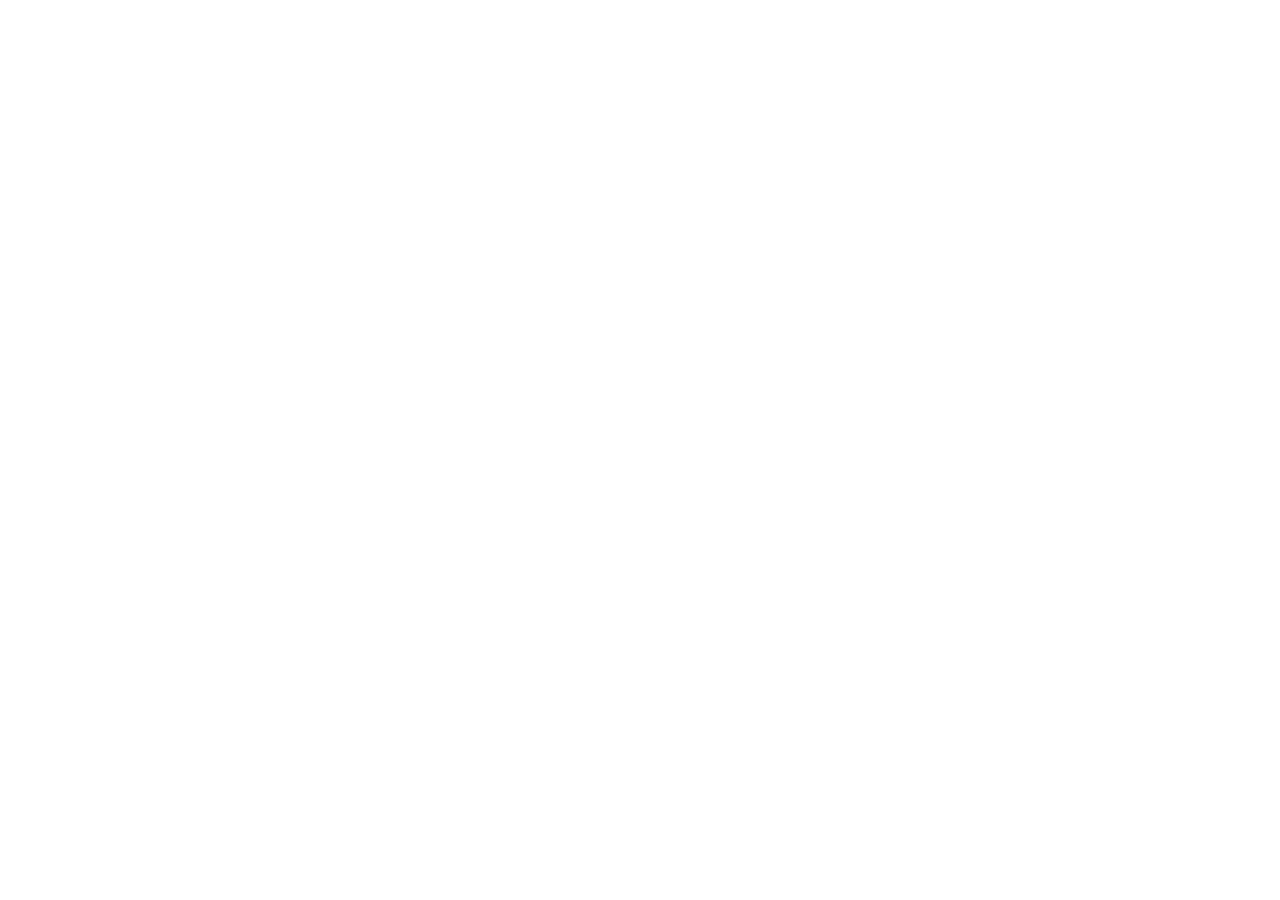
==== Frontend/index.html @ 20c9a4a9 "Organized project structure and added base format and links into html files" ====
<!DOCTYPE html>
<html lang="en">
<head>
    <meta charset="UTF-8">
    <meta name="viewport" content="width=device-width, initial-scale=1.0">
    <title>Document</title>
    <link rel="stylesheet" href="../Styling/styles.css">
</head>
<body>
    <script src="../JavaScript/main.js"></script>
</body>
</html>
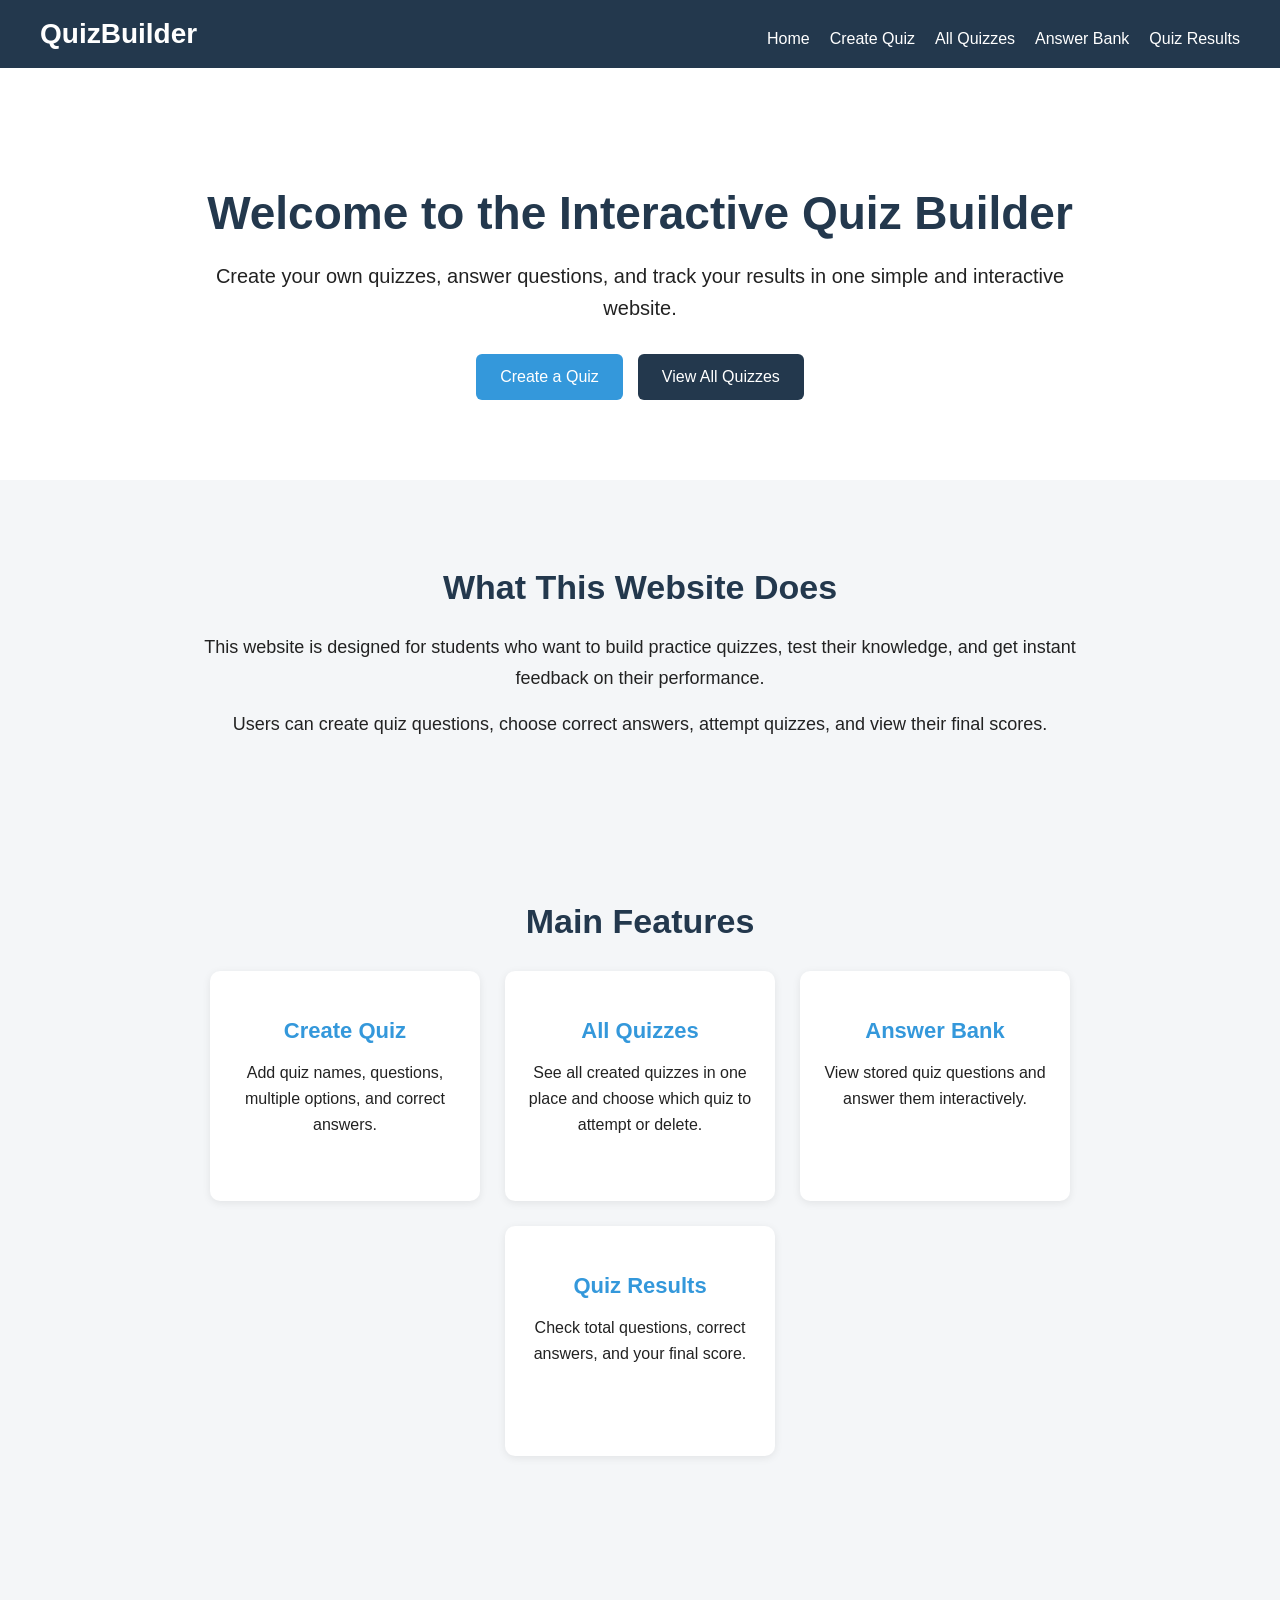
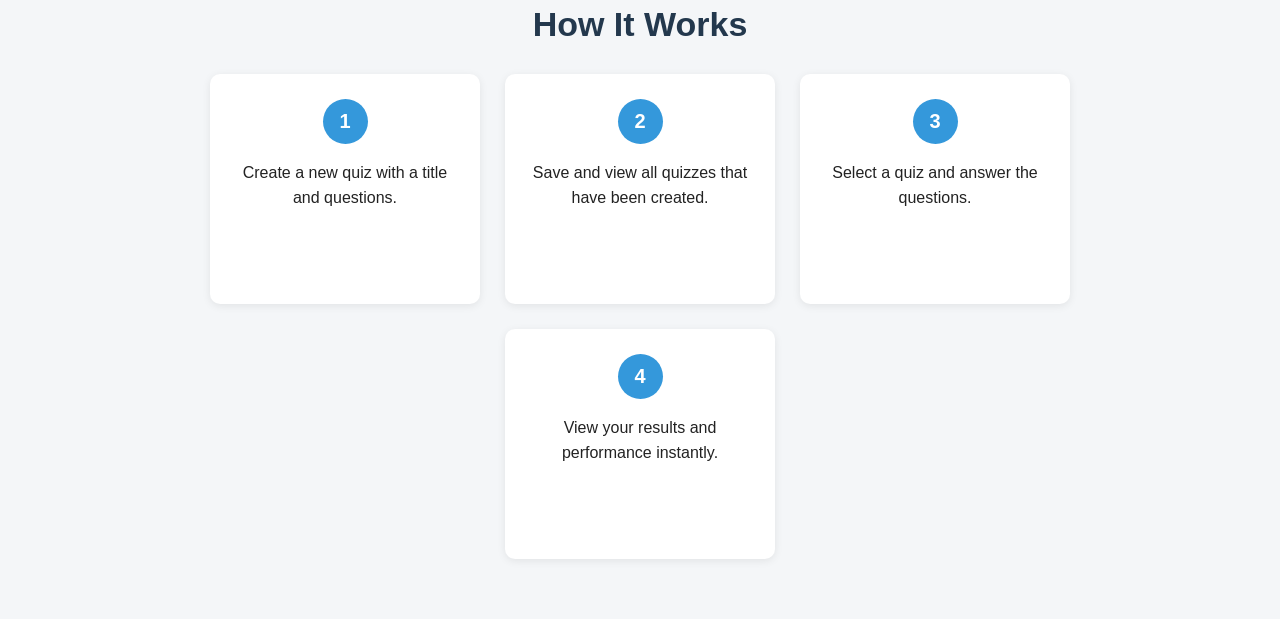
==== commit f7257850: "Fully completed and styled the homepage" ====
--- a/Frontend/index.html
+++ b/Frontend/index.html
@@ -1,14 +1,108 @@
 <!DOCTYPE html>
 <html lang="en">
 <head>
-    <meta charset="UTF-8">
-    <meta name="viewport" content="width=device-width, initial-scale=1.0">
-    <title>Document</title>
-    <link rel="stylesheet" href="../Styling/styles.css">
+  <meta charset="UTF-8">
+  <meta name="viewport" content="width=device-width, initial-scale=1.0">
+  <title>Interactive Quiz Builder</title>
+  <link rel="stylesheet" href="../Styling/styles.css">
 </head>
 <body>
-    <script src="../JavaScript/main.js"></script>
+
+  <nav>
+    <div class="nav-container">
+      <h2>QuizBuilder</h2>
+      <ul class="nav-links">
+        <li><a href="index.html">Home</a></li>
+        <li><a href="create-quiz.html">Create Quiz</a></li>
+        <li><a href="all-quizzes.html">All Quizzes</a></li>
+        <li><a href="answer-bank.html">Answer Bank</a></li>
+        <li><a href="quiz-results.html">Quiz Results</a></li>
+      </ul>
+    </div>
+  </nav>
+
+  <section class="hero">
+    <div class="hero-content">
+      <h1>Welcome to the Interactive Quiz Builder</h1>
+      <p>
+        Create your own quizzes, answer questions, and track your results in one simple and interactive website.
+      </p>
+
+      <div class="button-group">
+        <a href="create-quiz.html" class="button">Create a Quiz</a>
+        <a href="all-quizzes.html" class="button button-dark">View All Quizzes</a>
+      </div>
+    </div>
+  </section>
+
+  <section class="about">
+    <div class="content">
+      <h2>What This Website Does</h2>
+      <p>
+        This website is designed for students who want to build practice quizzes, test their knowledge, and get instant feedback on their performance.
+      </p>
+      <p>
+        Users can create quiz questions, choose correct answers, attempt quizzes, and view their final scores.
+      </p>
+    </div>
+  </section>
+
+  <section class="features">
+    <div class="content">
+      <h2>Main Features</h2>
+
+      <div class="feature-container">
+        <div class="box">
+          <h3>Create Quiz</h3>
+          <p>Add quiz names, questions, multiple options, and correct answers.</p>
+        </div>
+
+        <div class="box">
+          <h3>All Quizzes</h3>
+          <p>See all created quizzes in one place and choose which quiz to attempt or delete.</p>
+        </div>
+
+        <div class="box">
+          <h3>Answer Bank</h3>
+          <p>View stored quiz questions and answer them interactively.</p>
+        </div>
+
+        <div class="box">
+          <h3>Quiz Results</h3>
+          <p>Check total questions, correct answers, and your final score.</p>
+        </div>
+      </div>
+    </div>
+  </section>
+
+  <section class="steps">
+    <div class="content">
+      <h2>How It Works</h2>
+
+      <div class="steps-container">
+        <div class="step-box">
+          <div class="step-number">1</div>
+          <p>Create a new quiz with a title and questions.</p>
+        </div>
+
+        <div class="step-box">
+          <div class="step-number">2</div>
+          <p>Save and view all quizzes that have been created.</p>
+        </div>
+
+        <div class="step-box">
+          <div class="step-number">3</div>
+          <p>Select a quiz and answer the questions.</p>
+        </div>
+
+        <div class="step-box">
+          <div class="step-number">4</div>
+          <p>View your results and performance instantly.</p>
+        </div>
+      </div>
+    </div>
+  </section>
+
+  <script src="../JavaScript/main.js"></script>
 </body>
-</html>
-
-
+</html>
--- a/Styling/styles.css
+++ b/Styling/styles.css
@@ -0,0 +1,201 @@
+body {
+  margin: 0;
+  font-family: Arial, sans-serif;
+  background-color: #f4f6f8;
+  color: #222;
+}
+
+nav {
+  background-color: #23384d;
+  padding: 18px 40px;
+}
+
+.nav-container {
+  display: flex;
+  justify-content: space-between;
+  align-items: center;
+  flex-wrap: wrap;
+}
+
+nav h2 {
+  color: white;
+  margin: 0;
+  font-size: 28px;
+}
+
+.nav-links {
+  list-style: none;
+  display: flex;
+  gap: 20px;
+  padding: 0;
+  margin: 10px 0 0 0;
+}
+
+.nav-links li a {
+  color: white;
+  text-decoration: none;
+  font-size: 16px;
+}
+
+.nav-links li a:hover {
+  text-decoration: underline;
+}
+
+.hero {
+  background-color: white;
+  padding: 80px 20px;
+  text-align: center;
+}
+
+.hero-content {
+  max-width: 900px;
+  margin: 0 auto;
+}
+
+.hero h1 {
+  font-size: 46px;
+  margin-bottom: 20px;
+  color: #23384d;
+}
+
+.hero p {
+  font-size: 20px;
+  line-height: 1.6;
+  margin-bottom: 30px;
+}
+
+.button-group {
+  display: flex;
+  justify-content: center;
+  gap: 15px;
+  flex-wrap: wrap;
+}
+
+.button {
+  background-color: #3498db;
+  color: white;
+  text-decoration: none;
+  padding: 14px 24px;
+  border-radius: 6px;
+  font-size: 16px;
+}
+
+.button-dark {
+  background-color: #23384d;
+}
+
+.button:hover {
+  opacity: 0.9;
+}
+
+.about,
+.features,
+.steps {
+  padding: 60px 20px;
+}
+
+.content {
+  max-width: 1100px;
+  margin: 0 auto;
+}
+
+.about h2,
+.features h2,
+.steps h2 {
+  text-align: center;
+  font-size: 34px;
+  color: #23384d;
+  margin-bottom: 25px;
+}
+
+.about p {
+  text-align: center;
+  font-size: 18px;
+  line-height: 1.7;
+  max-width: 900px;
+  margin: 0 auto 15px auto;
+}
+
+.feature-container {
+  display: flex;
+  flex-wrap: wrap;
+  justify-content: center;
+  gap: 25px;
+  margin-top: 30px;
+}
+
+.box {
+  background-color: white;
+  width: 230px;
+  min-height: 180px;
+  padding: 25px 20px;
+  border-radius: 10px;
+  text-align: center;
+  box-shadow: 0 2px 8px rgba(0, 0, 0, 0.08);
+}
+
+.box h3 {
+  color: #3498db;
+  font-size: 22px;
+  margin-bottom: 15px;
+}
+
+.box p {
+  font-size: 16px;
+  line-height: 1.6;
+}
+
+.steps-container {
+  display: flex;
+  flex-wrap: wrap;
+  justify-content: center;
+  gap: 25px;
+  margin-top: 30px;
+}
+
+.step-box {
+  background-color: white;
+  width: 230px;
+  min-height: 180px;
+  padding: 25px 20px;
+  border-radius: 10px;
+  text-align: center;
+  box-shadow: 0 2px 8px rgba(0, 0, 0, 0.08);
+}
+
+.step-number {
+  width: 45px;
+  height: 45px;
+  line-height: 45px;
+  margin: 0 auto 15px auto;
+  background-color: #3498db;
+  color: white;
+  border-radius: 50%;
+  font-size: 20px;
+  font-weight: bold;
+}
+
+.step-box p {
+  font-size: 16px;
+  line-height: 1.6;
+}
+
+@media (max-width: 768px) {
+  .nav-container {
+    flex-direction: column;
+    align-items: flex-start;
+  }
+
+  .nav-links {
+    flex-direction: column;
+    gap: 10px;
+  }
+
+  .hero h1 {
+    font-size: 32px;
+  }
+
+  .hero p {
+    font-size: 18px;
+  }
+}
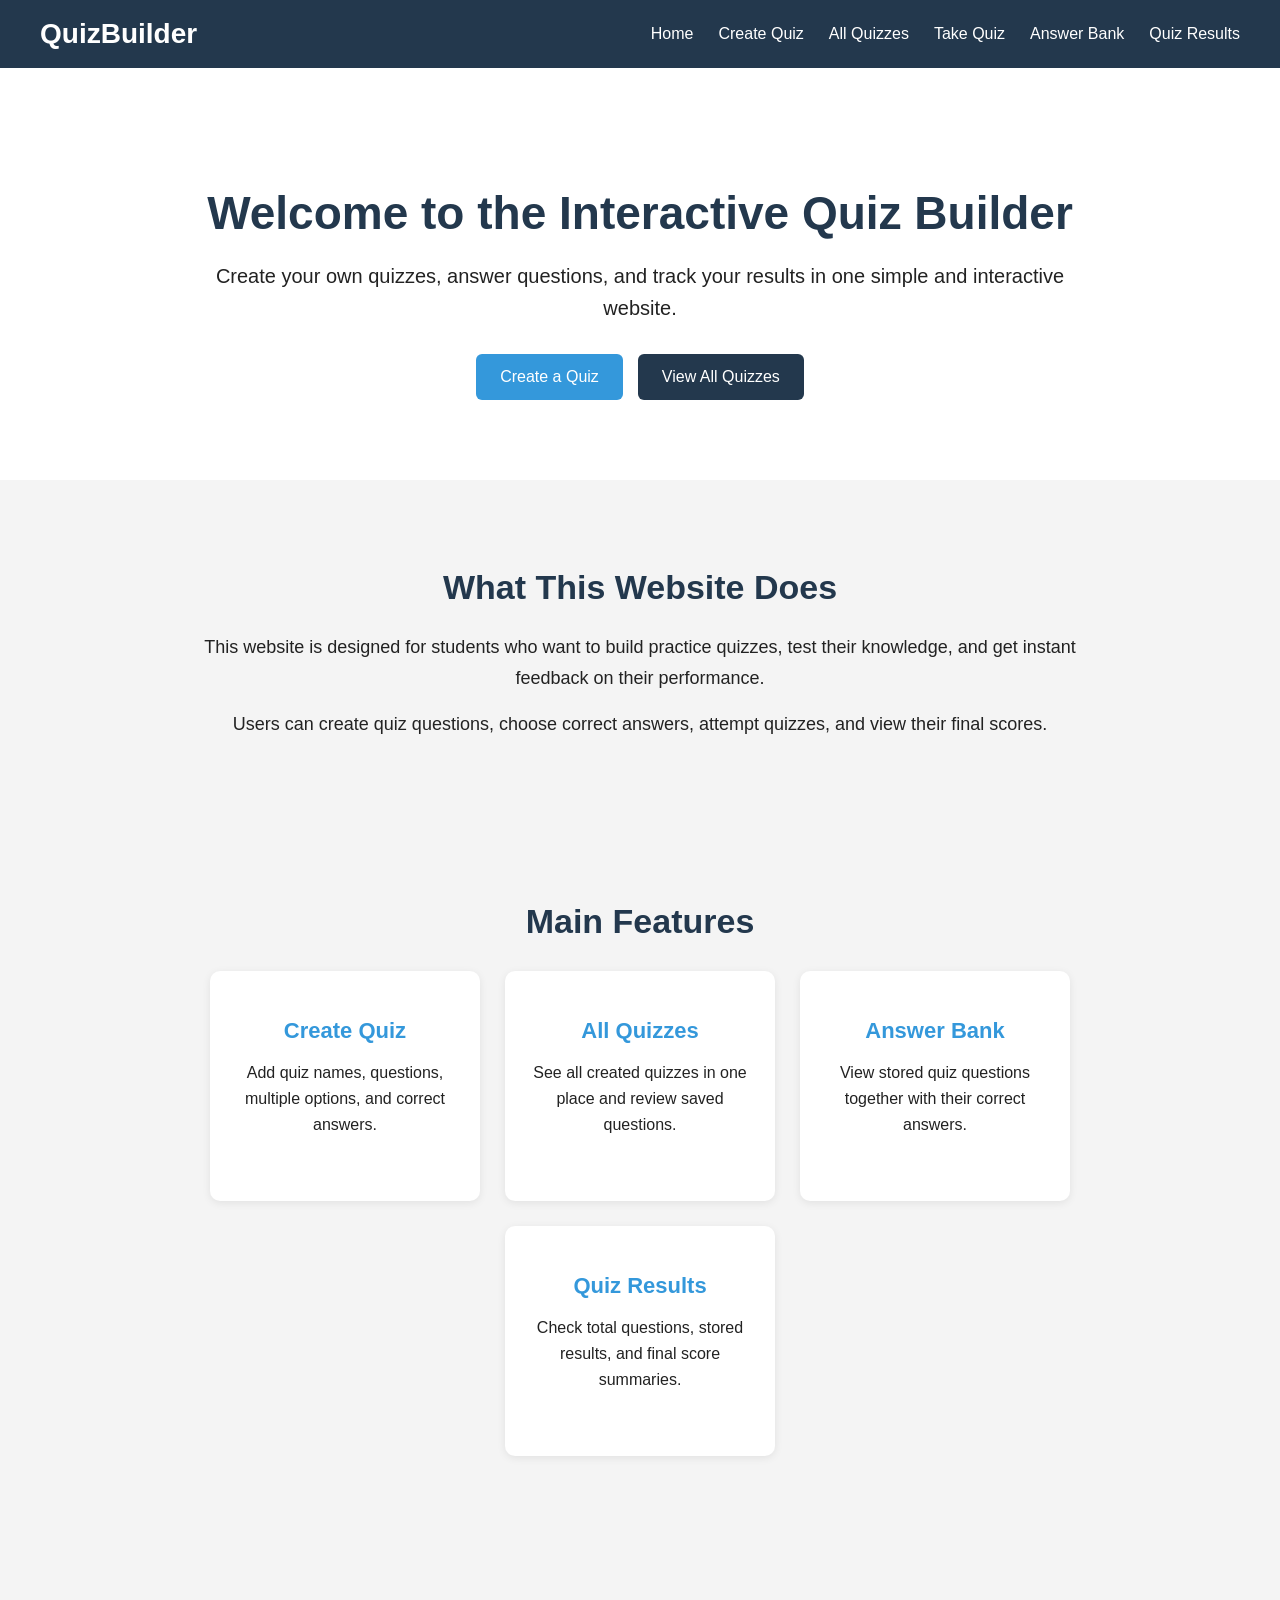
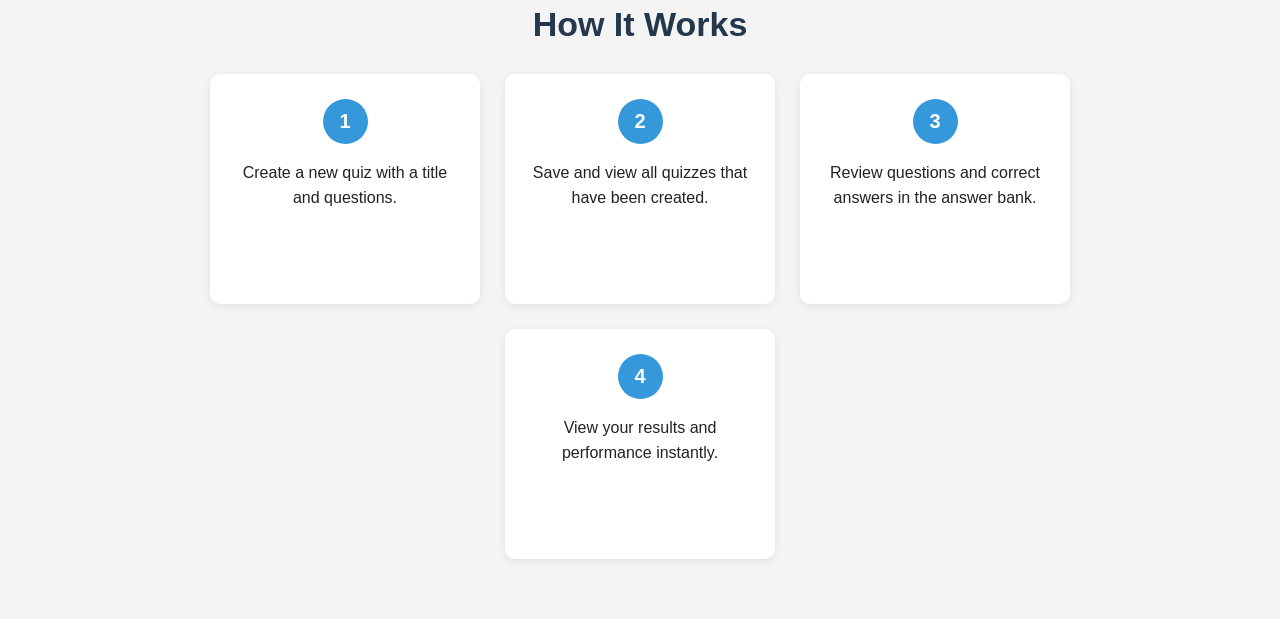
==== commit 97a190bf: "Fixed data inconsistency and ensured stable quiz structure" ====
--- a/Frontend/index.html
+++ b/Frontend/index.html
@@ -1,108 +1,109 @@
 <!DOCTYPE html>
 <html lang="en">
 <head>
-  <meta charset="UTF-8">
-  <meta name="viewport" content="width=device-width, initial-scale=1.0">
-  <title>Interactive Quiz Builder</title>
-  <link rel="stylesheet" href="../Styling/styles.css">
+    <meta charset="UTF-8">
+    <meta name="viewport" content="width=device-width, initial-scale=1.0">
+    <title>Interactive Quiz Builder</title>
+    <link rel="stylesheet" href="../Styling/styles.css">
 </head>
 <body>
 
-  <nav>
-    <div class="nav-container">
-      <h2>QuizBuilder</h2>
-      <ul class="nav-links">
-        <li><a href="index.html">Home</a></li>
-        <li><a href="create-quiz.html">Create Quiz</a></li>
-        <li><a href="all-quizzes.html">All Quizzes</a></li>
-        <li><a href="answer-bank.html">Answer Bank</a></li>
-        <li><a href="quiz-results.html">Quiz Results</a></li>
-      </ul>
-    </div>
-  </nav>
+    <nav>
+        <div class="nav-container">
+            <h2>QuizBuilder</h2>
+            <ul class="nav-links">
+                <li><a href="index.html">Home</a></li>
+                <li><a href="create-quiz.html">Create Quiz</a></li>
+                <li><a href="all-quizzes.html">All Quizzes</a></li>
+                <li><a href="take-quiz.html">Take Quiz</a></li>
+                <li><a href="answer-bank.html">Answer Bank</a></li>
+                <li><a href="results.html">Quiz Results</a></li>
+            </ul>
+        </div>
+    </nav>
 
-  <section class="hero">
-    <div class="hero-content">
-      <h1>Welcome to the Interactive Quiz Builder</h1>
-      <p>
-        Create your own quizzes, answer questions, and track your results in one simple and interactive website.
-      </p>
+    <section class="hero">
+        <div class="hero-content">
+            <h1>Welcome to the Interactive Quiz Builder</h1>
+            <p>
+                Create your own quizzes, answer questions, and track your results in one simple and interactive website.
+            </p>
 
-      <div class="button-group">
-        <a href="create-quiz.html" class="button">Create a Quiz</a>
-        <a href="all-quizzes.html" class="button button-dark">View All Quizzes</a>
-      </div>
-    </div>
-  </section>
+            <div class="button-group">
+                <a href="create-quiz.html" class="button">Create a Quiz</a>
+                <a href="all-quizzes.html" class="button button-dark">View All Quizzes</a>
+            </div>
+        </div>
+    </section>
 
-  <section class="about">
-    <div class="content">
-      <h2>What This Website Does</h2>
-      <p>
-        This website is designed for students who want to build practice quizzes, test their knowledge, and get instant feedback on their performance.
-      </p>
-      <p>
-        Users can create quiz questions, choose correct answers, attempt quizzes, and view their final scores.
-      </p>
-    </div>
-  </section>
+    <section class="about">
+        <div class="content">
+            <h2>What This Website Does</h2>
+            <p>
+                This website is designed for students who want to build practice quizzes, test their knowledge, and get instant feedback on their performance.
+            </p>
+            <p>
+                Users can create quiz questions, choose correct answers, attempt quizzes, and view their final scores.
+            </p>
+        </div>
+    </section>
 
-  <section class="features">
-    <div class="content">
-      <h2>Main Features</h2>
+    <section class="features">
+        <div class="content">
+            <h2>Main Features</h2>
 
-      <div class="feature-container">
-        <div class="box">
-          <h3>Create Quiz</h3>
-          <p>Add quiz names, questions, multiple options, and correct answers.</p>
+            <div class="feature-container">
+                <div class="box">
+                    <h3>Create Quiz</h3>
+                    <p>Add quiz names, questions, multiple options, and correct answers.</p>
+                </div>
+
+                <div class="box">
+                    <h3>All Quizzes</h3>
+                    <p>See all created quizzes in one place and review saved questions.</p>
+                </div>
+
+                <div class="box">
+                    <h3>Answer Bank</h3>
+                    <p>View stored quiz questions together with their correct answers.</p>
+                </div>
+
+                <div class="box">
+                    <h3>Quiz Results</h3>
+                    <p>Check total questions, stored results, and final score summaries.</p>
+                </div>
+            </div>
         </div>
+    </section>
 
-        <div class="box">
-          <h3>All Quizzes</h3>
-          <p>See all created quizzes in one place and choose which quiz to attempt or delete.</p>
+    <section class="steps">
+        <div class="content">
+            <h2>How It Works</h2>
+
+            <div class="steps-container">
+                <div class="step-box">
+                    <div class="step-number">1</div>
+                    <p>Create a new quiz with a title and questions.</p>
+                </div>
+
+                <div class="step-box">
+                    <div class="step-number">2</div>
+                    <p>Save and view all quizzes that have been created.</p>
+                </div>
+
+                <div class="step-box">
+                    <div class="step-number">3</div>
+                    <p>Review questions and correct answers in the answer bank.</p>
+                </div>
+
+                <div class="step-box">
+                    <div class="step-number">4</div>
+                    <p>View your results and performance instantly.</p>
+                </div>
+            </div>
         </div>
+    </section>
 
-        <div class="box">
-          <h3>Answer Bank</h3>
-          <p>View stored quiz questions and answer them interactively.</p>
-        </div>
-
-        <div class="box">
-          <h3>Quiz Results</h3>
-          <p>Check total questions, correct answers, and your final score.</p>
-        </div>
-      </div>
-    </div>
-  </section>
-
-  <section class="steps">
-    <div class="content">
-      <h2>How It Works</h2>
-
-      <div class="steps-container">
-        <div class="step-box">
-          <div class="step-number">1</div>
-          <p>Create a new quiz with a title and questions.</p>
-        </div>
-
-        <div class="step-box">
-          <div class="step-number">2</div>
-          <p>Save and view all quizzes that have been created.</p>
-        </div>
-
-        <div class="step-box">
-          <div class="step-number">3</div>
-          <p>Select a quiz and answer the questions.</p>
-        </div>
-
-        <div class="step-box">
-          <div class="step-number">4</div>
-          <p>View your results and performance instantly.</p>
-        </div>
-      </div>
-    </div>
-  </section>
-
-  <script src="../JavaScript/main.js"></script>
+    <script src="../JavaScript/main.js"></script>
 </body>
 </html>
--- a/Styling/styles.css
+++ b/Styling/styles.css
@@ -198,4 +198,277 @@
   .hero p {
     font-size: 18px;
   }
+}
+
+
+
+
+
+
+
+
+
+body {
+    margin: 0;
+    font-family: Arial, sans-serif;
+    background-color: #f4f4f4;
+}
+
+.navbar {
+    background-color: #1f3b5b;
+    color: white;
+    display: flex;
+    justify-content: space-between;
+    align-items: center;
+    padding: 20px 40px;
+}
+
+.logo {
+    font-size: 20px;
+    font-weight: bold;
+}
+
+.nav-links {
+    list-style: none;
+    display: flex;
+    gap: 25px;
+    margin: 0;
+    padding: 0;
+}
+
+.nav-links a {
+    color: white;
+    text-decoration: none;
+    font-size: 16px;
+}
+
+.nav-links a.active {
+    border-bottom: 2px solid white;
+    padding-bottom: 4px;
+}
+
+.page-container {
+    max-width: 900px;
+    margin: 50px auto;
+    padding: 20px;
+}
+
+.form-section {
+    background-color: white;
+    padding: 30px;
+    border-radius: 10px;
+    box-shadow: 0 0 10px rgba(0, 0, 0, 0.1);
+}
+
+.form-section h1 {
+    text-align: center;
+    color: #1f3b5b;
+    margin-bottom: 10px;
+}
+
+.page-description {
+    text-align: center;
+    margin-bottom: 30px;
+    font-size: 18px;
+}
+
+.quiz-form {
+    display: flex;
+    flex-direction: column;
+}
+
+.quiz-form label {
+    margin-top: 15px;
+    margin-bottom: 5px;
+    font-weight: bold;
+}
+
+.quiz-form input,
+.quiz-form textarea,
+.quiz-form select {
+    padding: 12px;
+    font-size: 16px;
+    border: 1px solid #ccc;
+    border-radius: 6px;
+}
+
+.quiz-form textarea {
+    min-height: 100px;
+    resize: vertical;
+}
+
+.button-group {
+    margin-top: 25px;
+    display: flex;
+    gap: 15px;
+}
+
+.primary-btn,
+.secondary-btn {
+    padding: 12px 20px;
+    border: none;
+    border-radius: 6px;
+    font-size: 16px;
+    cursor: pointer;
+}
+
+.primary-btn {
+    background-color: #3498db;
+    color: white;
+}
+
+.secondary-btn {
+    background-color: #1f3b5b;
+    color: white;
+}
+
+.message {
+    margin-top: 20px;
+    font-weight: bold;
+    text-align: center;
+}
+
+
+
+
+
+
+
+
+
+
+
+
+.quiz-list {
+    margin-top: 30px;
+}
+
+.quiz-card {
+    background-color: #f9f9f9;
+    border: 1px solid #dcdcdc;
+    border-radius: 8px;
+    padding: 20px;
+    margin-bottom: 20px;
+}
+
+.quiz-card h2 {
+    color: #1f3b5b;
+    margin-bottom: 10px;
+}
+
+.quiz-card p {
+    margin: 8px 0;
+    line-height: 1.6;
+}
+
+.quiz-card ul {
+    margin-top: 10px;
+    padding-left: 20px;
+}
+
+.quiz-card li {
+    margin-bottom: 8px;
+}
+
+.empty-message {
+    text-align: center;
+    font-size: 18px;
+    color: #555;
+    margin-top: 20px;
+}
+
+
+
+
+
+
+
+
+
+.correct-answer {
+    color: green;
+    font-weight: bold;
+}
+
+
+
+
+
+
+
+
+
+.results-grid {
+    display: flex;
+    gap: 20px;
+    justify-content: space-between;
+    flex-wrap: wrap;
+    margin-top: 30px;
+}
+
+.result-card {
+    flex: 1;
+    min-width: 200px;
+    background-color: #f9f9f9;
+    border: 1px solid #dcdcdc;
+    border-radius: 8px;
+    padding: 25px;
+    text-align: center;
+}
+
+.result-card h2 {
+    font-size: 20px;
+    color: #1f3b5b;
+    margin-bottom: 15px;
+}
+
+.result-number {
+    font-size: 32px;
+    font-weight: bold;
+    color: #3498db;
+}
+
+.results-note {
+    margin-top: 30px;
+    text-align: center;
+    font-size: 16px;
+    color: #555;
+}
+
+
+
+
+
+
+
+
+.preview-section {
+    margin-top: 30px;
+}
+
+.option-label {
+    display: block;
+    margin: 10px 0;
+}
+
+
+
+
+
+.latest-result-box {
+    margin-top: 30px;
+    background-color: #f9f9f9;
+    border: 1px solid #dcdcdc;
+    border-radius: 8px;
+    padding: 25px;
+}
+
+.latest-result-box h2 {
+    color: #1f3b5b;
+    margin-bottom: 15px;
+}
+
+.latest-result-box p {
+    margin: 10px 0;
+    font-size: 16px;
 }
